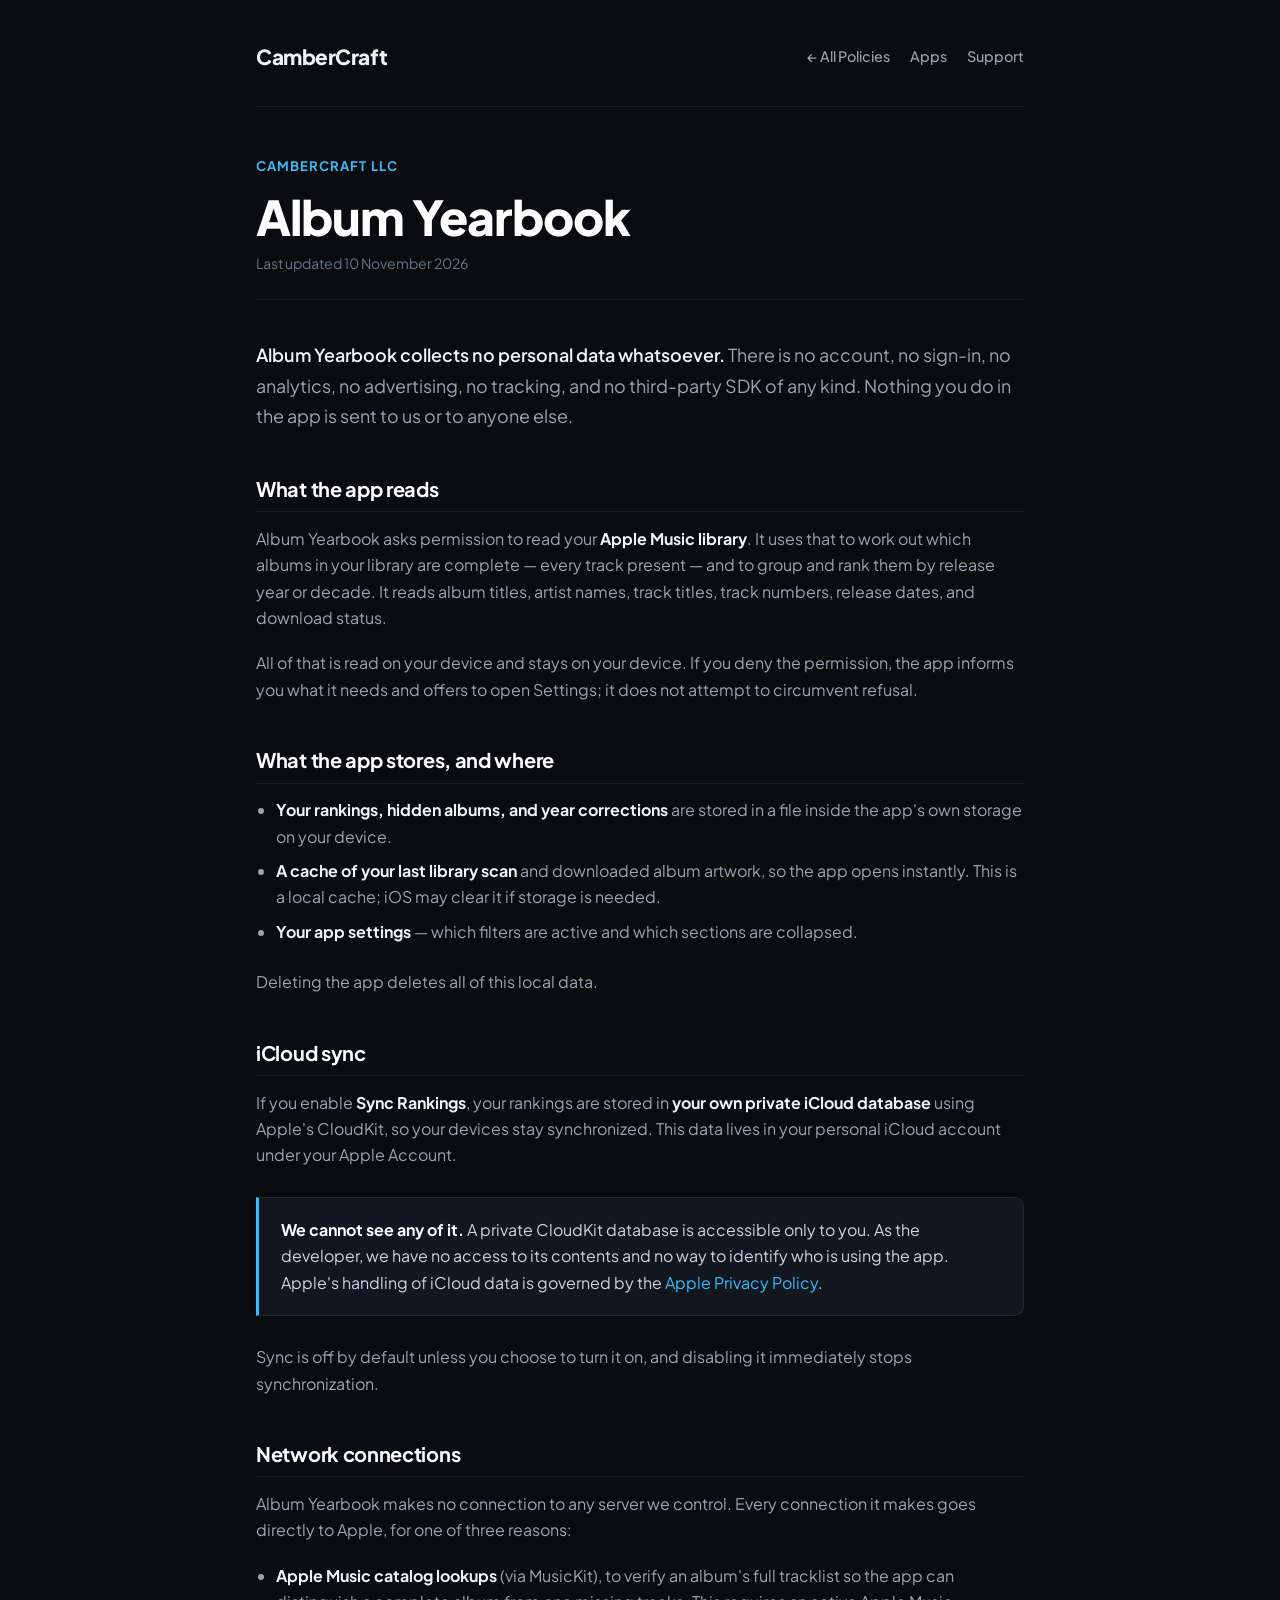
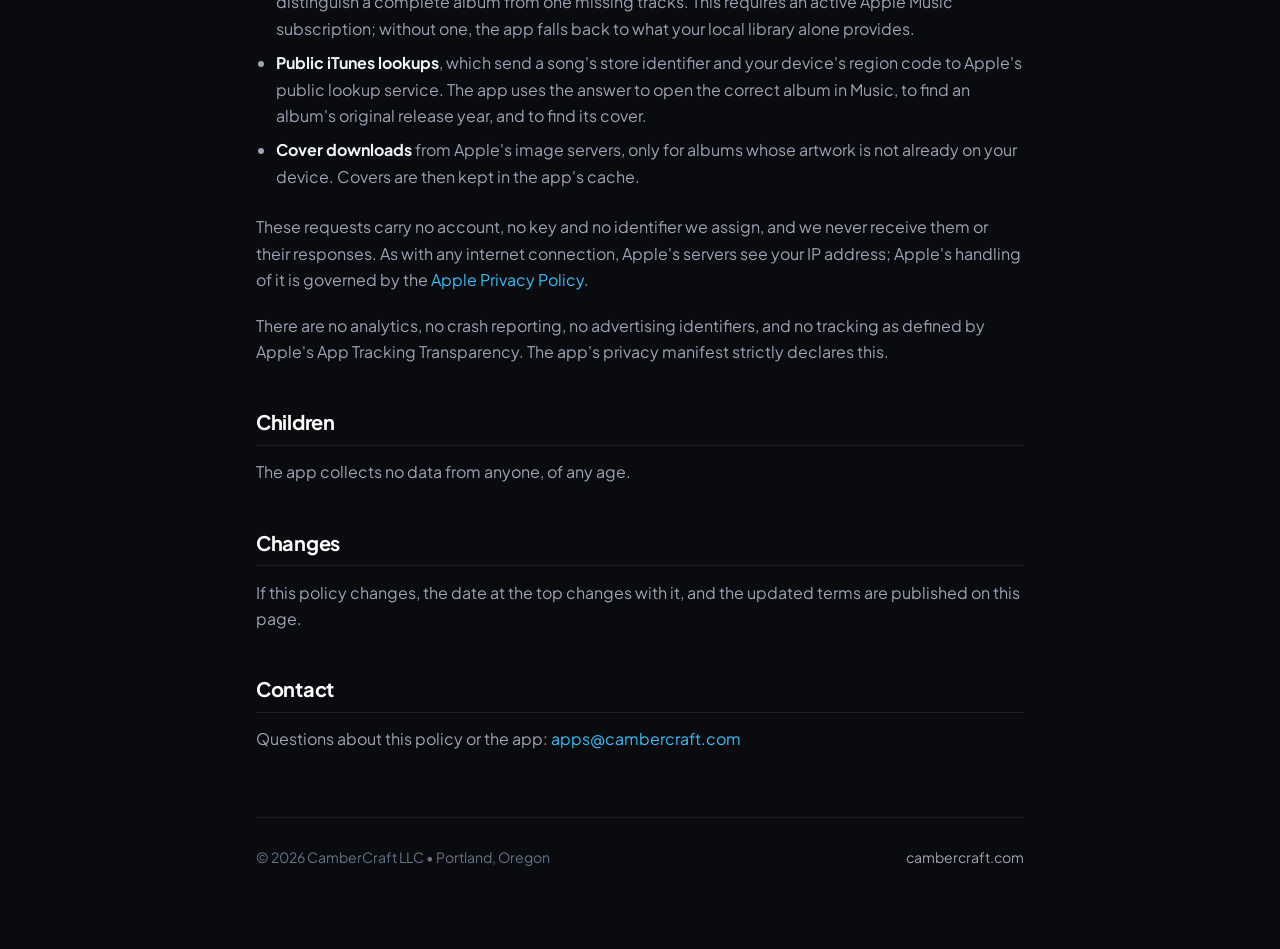
==== album-yearbook/index.html @ 186911d6 "Rename Long Player to Album Yearbook, and move its policy The policy now lives at /album-yearbook/. " ====
<!doctype html>
<html lang="en">
<head>
<meta charset="utf-8">
<meta name="viewport" content="width=device-width, initial-scale=1">
<title>Album Yearbook — Privacy Policy</title>
<link rel="preconnect" href="https://fonts.googleapis.com">
<link rel="preconnect" href="https://fonts.gstatic.com" crossorigin>
<link href="https://fonts.googleapis.com/css2?family=Plus+Jakarta+Sans:wght@400;500;600;700;800&display=swap" rel="stylesheet">
<link rel="stylesheet" href="../shared.css">
</head>
<body>
<div class="wrap">
  <header class="site-header">
    <a href="https://cambercraft.com" class="logo">CamberCraft</a>
    <nav class="nav-links">
      <a href="../">&larr; All Policies</a>
      <a href="https://cambercraft.com#apps">Apps</a>
      <a href="https://cambercraft.com#support">Support</a>
    </nav>
  </header>

  <p class="eyebrow">CamberCraft LLC</p>
  <h1>Album Yearbook</h1>
  <p class="updated">Last updated 10 November 2026</p>

  <p class="lede"><strong>Album Yearbook collects no personal data whatsoever.</strong> There is no account, no sign-in, no analytics, no advertising, no tracking, and no third-party SDK of any kind. Nothing you do in the app is sent to us or to anyone else.</p>

  <h2>What the app reads</h2>
  <p>Album Yearbook asks permission to read your <strong>Apple Music library</strong>. It uses that to work out which albums in your library are complete — every track present — and to group and rank them by release year or decade. It reads album titles, artist names, track titles, track numbers, release dates, and download status.</p>
  <p>All of that is read on your device and stays on your device. If you deny the permission, the app informs you what it needs and offers to open Settings; it does not attempt to circumvent refusal.</p>

  <h2>What the app stores, and where</h2>
  <ul>
    <li><strong>Your rankings, hidden albums, and year corrections</strong> are stored in a file inside the app's own storage on your device.</li>
    <li><strong>A cache of your last library scan</strong> and downloaded album artwork, so the app opens instantly. This is a local cache; iOS may clear it if storage is needed.</li>
    <li><strong>Your app settings</strong> — which filters are active and which sections are collapsed.</li>
  </ul>
  <p>Deleting the app deletes all of this local data.</p>

  <h2>iCloud sync</h2>
  <p>If you enable <strong>Sync Rankings</strong>, your rankings are stored in <strong>your own private iCloud database</strong> using Apple's CloudKit, so your devices stay synchronized. This data lives in your personal iCloud account under your Apple Account.</p>
  <div class="callout"><p><strong>We cannot see any of it.</strong> A private CloudKit database is accessible only to you. As the developer, we have no access to its contents and no way to identify who is using the app. Apple's handling of iCloud data is governed by the <a href="https://www.apple.com/legal/privacy/">Apple Privacy Policy</a>.</p></div>
  <p>Sync is off by default unless you choose to turn it on, and disabling it immediately stops synchronization.</p>

  <h2>Network connections</h2>
  <p>Album Yearbook makes no connection to any server we control. Every connection it makes goes directly to Apple, for one of three reasons:</p>
  <ul>
    <li><strong>Apple Music catalog lookups</strong> (via MusicKit), to verify an album's full tracklist so the app can distinguish a complete album from one missing tracks. This requires an active Apple Music subscription; without one, the app falls back to what your local library alone provides.</li>
    <li><strong>Public iTunes lookups</strong>, which send a song's store identifier and your device's region code to Apple's public lookup service. The app uses the answer to open the correct album in Music, to find an album's original release year, and to find its cover.</li>
    <li><strong>Cover downloads</strong> from Apple's image servers, only for albums whose artwork is not already on your device. Covers are then kept in the app's cache.</li>
  </ul>
  <p>These requests carry no account, no key and no identifier we assign, and we never receive them or their responses. As with any internet connection, Apple's servers see your IP address; Apple's handling of it is governed by the <a href="https://www.apple.com/legal/privacy/">Apple Privacy Policy</a>.</p>
  <p>There are no analytics, no crash reporting, no advertising identifiers, and no tracking as defined by Apple's App Tracking Transparency. The app's privacy manifest strictly declares this.</p>

  <h2>Children</h2>
  <p>The app collects no data from anyone, of any age.</p>

  <h2>Changes</h2>
  <p>If this policy changes, the date at the top changes with it, and the updated terms are published on this page.</p>

  <h2>Contact</h2>
  <p>Questions about this policy or the app: <a href="mailto:apps@cambercraft.com">apps@cambercraft.com</a></p>

  <footer>
    <p>&copy; 2026 CamberCraft LLC &bull; Portland, Oregon</p>
    <p><a href="https://cambercraft.com">cambercraft.com</a></p>
  </footer>
</div>
</body>
</html>
---- shared.css ----
:root {
  --bg: #090b0e;
  --card-bg: #12161f;
  --card-border: rgba(255, 255, 255, 0.08);
  --card-hover: rgba(255, 255, 255, 0.14);
  --text: #f0f3f8;
  --text-muted: #9ba3b4;
  --text-faint: #64748b;
  --accent: #38bdf8;
  --accent-glow: rgba(56, 189, 248, 0.12);
  --font: 'Plus Jakarta Sans', -apple-system, BlinkMacSystemFont, "SF Pro Display", sans-serif;
}

* {
  box-sizing: border-box;
  margin: 0;
  padding: 0;
}

body {
  background-color: var(--bg);
  color: var(--text);
  font-family: var(--font);
  line-height: 1.65;
  -webkit-font-smoothing: antialiased;
  padding: 0 1.5rem;
}

.wrap {
  max-width: 48rem;
  margin: 0 auto;
  padding: 2.5rem 0 5rem;
}

/* Site Header */
.site-header {
  display: flex;
  justify-content: space-between;
  align-items: center;
  padding-bottom: 2rem;
  margin-bottom: 3rem;
  border-bottom: 1px solid var(--card-border);
}

.logo {
  text-decoration: none;
  color: var(--text);
  font-weight: 800;
  font-size: 1.3rem;
  letter-spacing: -0.5px;
}

.nav-links {
  display: flex;
  gap: 1.25rem;
}

.nav-links a {
  color: var(--text-muted);
  text-decoration: none;
  font-size: 0.9rem;
  font-weight: 500;
  transition: color 0.2s;
}

.nav-links a:hover {
  color: var(--text);
}

/* Eyebrow & Titles */
.eyebrow {
  font-size: 0.82rem;
  font-weight: 700;
  letter-spacing: 0.08em;
  text-transform: uppercase;
  color: var(--accent);
  margin-bottom: 0.75rem;
}

h1 {
  font-size: clamp(2.2rem, 5vw, 3rem);
  font-weight: 800;
  letter-spacing: -1px;
  line-height: 1.15;
  margin-bottom: 0.5rem;
  color: #ffffff;
}

.updated {
  color: var(--text-faint);
  font-size: 0.88rem;
  margin-bottom: 2.5rem;
  padding-bottom: 1.5rem;
  border-bottom: 1px solid var(--card-border);
}

.lede {
  font-size: 1.12rem;
  color: var(--text-muted);
  line-height: 1.7;
  margin-bottom: 2.5rem;
}

.lede strong {
  color: var(--text);
  font-weight: 600;
}

h2 {
  font-size: 1.25rem;
  font-weight: 700;
  letter-spacing: -0.3px;
  color: #ffffff;
  margin: 2.5rem 0 0.85rem;
  padding-bottom: 0.4rem;
  border-bottom: 1px solid var(--card-border);
}

p {
  color: var(--text-muted);
  margin-bottom: 1.2rem;
  font-size: 1rem;
}

p strong {
  color: var(--text);
}

ul {
  margin: 0 0 1.5rem;
  padding-left: 1.25rem;
  color: var(--text-muted);
}

li {
  margin-bottom: 0.5rem;
}

li strong {
  color: var(--text);
}

a {
  color: var(--accent);
  text-decoration: none;
  transition: color 0.2s;
}

a:hover {
  text-decoration: underline;
}

code {
  font-family: ui-monospace, Menlo, Monaco, monospace;
  font-size: 0.88em;
  background: var(--card-bg);
  border: 1px solid var(--card-border);
  padding: 0.15em 0.4em;
  border-radius: 4px;
  color: #e2e8f0;
}

/* Callout */
.callout {
  border-left: 3px solid var(--accent);
  background: var(--card-bg);
  border-radius: 0 10px 10px 0;
  padding: 1.2rem 1.4rem;
  margin: 1.75rem 0;
  border-top: 1px solid var(--card-border);
  border-right: 1px solid var(--card-border);
  border-bottom: 1px solid var(--card-border);
}

.callout p {
  color: #cbd5e1;
  margin: 0;
}

.callout p strong {
  color: #ffffff;
}

/* App list on privacy index */
.apps {
  list-style: none;
  padding: 0;
  display: flex;
  flex-direction: column;
  gap: 1rem;
  margin: 2rem 0 3.5rem;
}

.apps li {
  margin: 0;
}

.apps a {
  display: block;
  background: var(--card-bg);
  border: 1px solid var(--card-border);
  border-radius: 14px;
  padding: 1.5rem 1.75rem;
  text-decoration: none;
  transition: transform 0.2s, border-color 0.2s, box-shadow 0.2s;
}

.apps a:hover {
  transform: translateY(-2px);
  border-color: var(--card-hover);
  box-shadow: 0 10px 25px rgba(0, 0, 0, 0.3);
  text-decoration: none;
}

.apps .name {
  font-weight: 700;
  font-size: 1.25rem;
  color: #ffffff;
  display: block;
  margin-bottom: 0.25rem;
}

.apps .desc {
  color: var(--text-muted);
  font-size: 0.95rem;
}

/* Footer */
footer {
  margin-top: 4rem;
  padding-top: 1.75rem;
  border-top: 1px solid var(--card-border);
  font-size: 0.88rem;
  color: var(--text-faint);
  display: flex;
  justify-content: space-between;
  align-items: center;
  flex-wrap: wrap;
  gap: 1rem;
}

footer p {
  margin: 0;
  font-size: inherit;
  color: inherit;
}

footer a {
  color: var(--text-muted);
}

footer a:hover {
  color: var(--text);
}
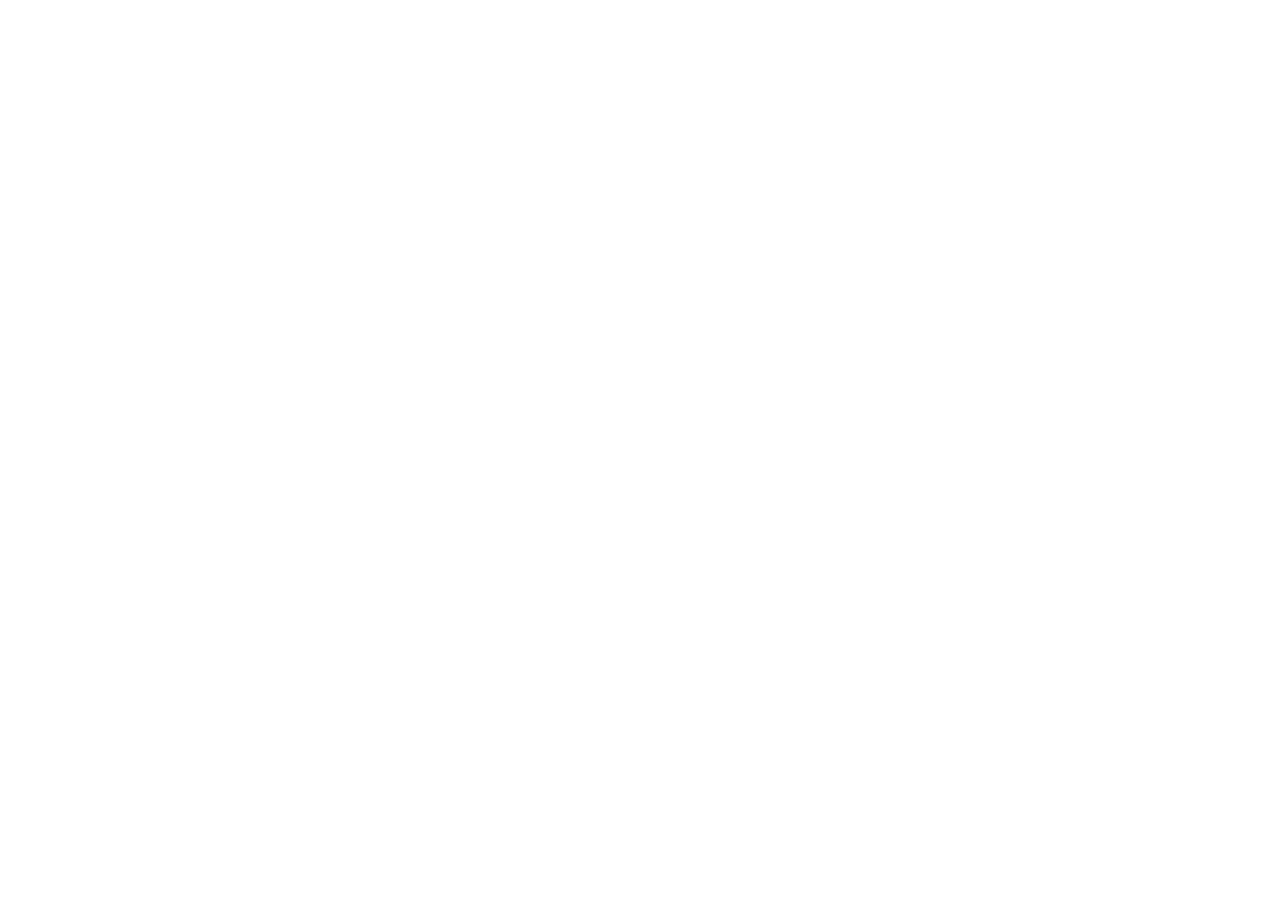
==== commit 81068482: "Redirect every policy to cambercraft.com/privacy Co-Authored-By: Claude Opus 5.5 <noreply@anthropic." ====
--- a/album-yearbook/index.html
+++ b/album-yearbook/index.html
@@ -1,71 +1,12 @@
 <!doctype html>
 <html lang="en">
 <head>
-<meta charset="utf-8">
-<meta name="viewport" content="width=device-width, initial-scale=1">
-<title>Album Yearbook — Privacy Policy</title>
-<link rel="preconnect" href="https://fonts.googleapis.com">
-<link rel="preconnect" href="https://fonts.gstatic.com" crossorigin>
-<link href="https://fonts.googleapis.com/css2?family=Plus+Jakarta+Sans:wght@400;500;600;700;800&display=swap" rel="stylesheet">
-<link rel="stylesheet" href="../shared.css">
+  <meta charset="utf-8">
+  <meta http-equiv="refresh" content="0; url=https://cambercraft.com/privacy/album-yearbook/">
+  <link rel="canonical" href="https://cambercraft.com/privacy/album-yearbook/">
+  <title>Moved</title>
 </head>
 <body>
-<div class="wrap">
-  <header class="site-header">
-    <a href="https://cambercraft.com" class="logo">CamberCraft</a>
-    <nav class="nav-links">
-      <a href="../">&larr; All Policies</a>
-      <a href="https://cambercraft.com#apps">Apps</a>
-      <a href="https://cambercraft.com#support">Support</a>
-    </nav>
-  </header>
-
-  <p class="eyebrow">CamberCraft LLC</p>
-  <h1>Album Yearbook</h1>
-  <p class="updated">Last updated 10 November 2026</p>
-
-  <p class="lede"><strong>Album Yearbook collects no personal data whatsoever.</strong> There is no account, no sign-in, no analytics, no advertising, no tracking, and no third-party SDK of any kind. Nothing you do in the app is sent to us or to anyone else.</p>
-
-  <h2>What the app reads</h2>
-  <p>Album Yearbook asks permission to read your <strong>Apple Music library</strong>. It uses that to work out which albums in your library are complete — every track present — and to group and rank them by release year or decade. It reads album titles, artist names, track titles, track numbers, release dates, and download status.</p>
-  <p>All of that is read on your device and stays on your device. If you deny the permission, the app informs you what it needs and offers to open Settings; it does not attempt to circumvent refusal.</p>
-
-  <h2>What the app stores, and where</h2>
-  <ul>
-    <li><strong>Your rankings, hidden albums, and year corrections</strong> are stored in a file inside the app's own storage on your device.</li>
-    <li><strong>A cache of your last library scan</strong> and downloaded album artwork, so the app opens instantly. This is a local cache; iOS may clear it if storage is needed.</li>
-    <li><strong>Your app settings</strong> — which filters are active and which sections are collapsed.</li>
-  </ul>
-  <p>Deleting the app deletes all of this local data.</p>
-
-  <h2>iCloud sync</h2>
-  <p>If you enable <strong>Sync Rankings</strong>, your rankings are stored in <strong>your own private iCloud database</strong> using Apple's CloudKit, so your devices stay synchronized. This data lives in your personal iCloud account under your Apple Account.</p>
-  <div class="callout"><p><strong>We cannot see any of it.</strong> A private CloudKit database is accessible only to you. As the developer, we have no access to its contents and no way to identify who is using the app. Apple's handling of iCloud data is governed by the <a href="https://www.apple.com/legal/privacy/">Apple Privacy Policy</a>.</p></div>
-  <p>Sync is off by default unless you choose to turn it on, and disabling it immediately stops synchronization.</p>
-
-  <h2>Network connections</h2>
-  <p>Album Yearbook makes no connection to any server we control. Every connection it makes goes directly to Apple, for one of three reasons:</p>
-  <ul>
-    <li><strong>Apple Music catalog lookups</strong> (via MusicKit), to verify an album's full tracklist so the app can distinguish a complete album from one missing tracks. This requires an active Apple Music subscription; without one, the app falls back to what your local library alone provides.</li>
-    <li><strong>Public iTunes lookups</strong>, which send a song's store identifier and your device's region code to Apple's public lookup service. The app uses the answer to open the correct album in Music, to find an album's original release year, and to find its cover.</li>
-    <li><strong>Cover downloads</strong> from Apple's image servers, only for albums whose artwork is not already on your device. Covers are then kept in the app's cache.</li>
-  </ul>
-  <p>These requests carry no account, no key and no identifier we assign, and we never receive them or their responses. As with any internet connection, Apple's servers see your IP address; Apple's handling of it is governed by the <a href="https://www.apple.com/legal/privacy/">Apple Privacy Policy</a>.</p>
-  <p>There are no analytics, no crash reporting, no advertising identifiers, and no tracking as defined by Apple's App Tracking Transparency. The app's privacy manifest strictly declares this.</p>
-
-  <h2>Children</h2>
-  <p>The app collects no data from anyone, of any age.</p>
-
-  <h2>Changes</h2>
-  <p>If this policy changes, the date at the top changes with it, and the updated terms are published on this page.</p>
-
-  <h2>Contact</h2>
-  <p>Questions about this policy or the app: <a href="mailto:apps@cambercraft.com">apps@cambercraft.com</a></p>
-
-  <footer>
-    <p>&copy; 2026 CamberCraft LLC &bull; Portland, Oregon</p>
-    <p><a href="https://cambercraft.com">cambercraft.com</a></p>
-  </footer>
-</div>
+  <p>This page has moved to <a href="https://cambercraft.com/privacy/album-yearbook/">https://cambercraft.com/privacy/album-yearbook/</a>.</p>
 </body>
 </html>
